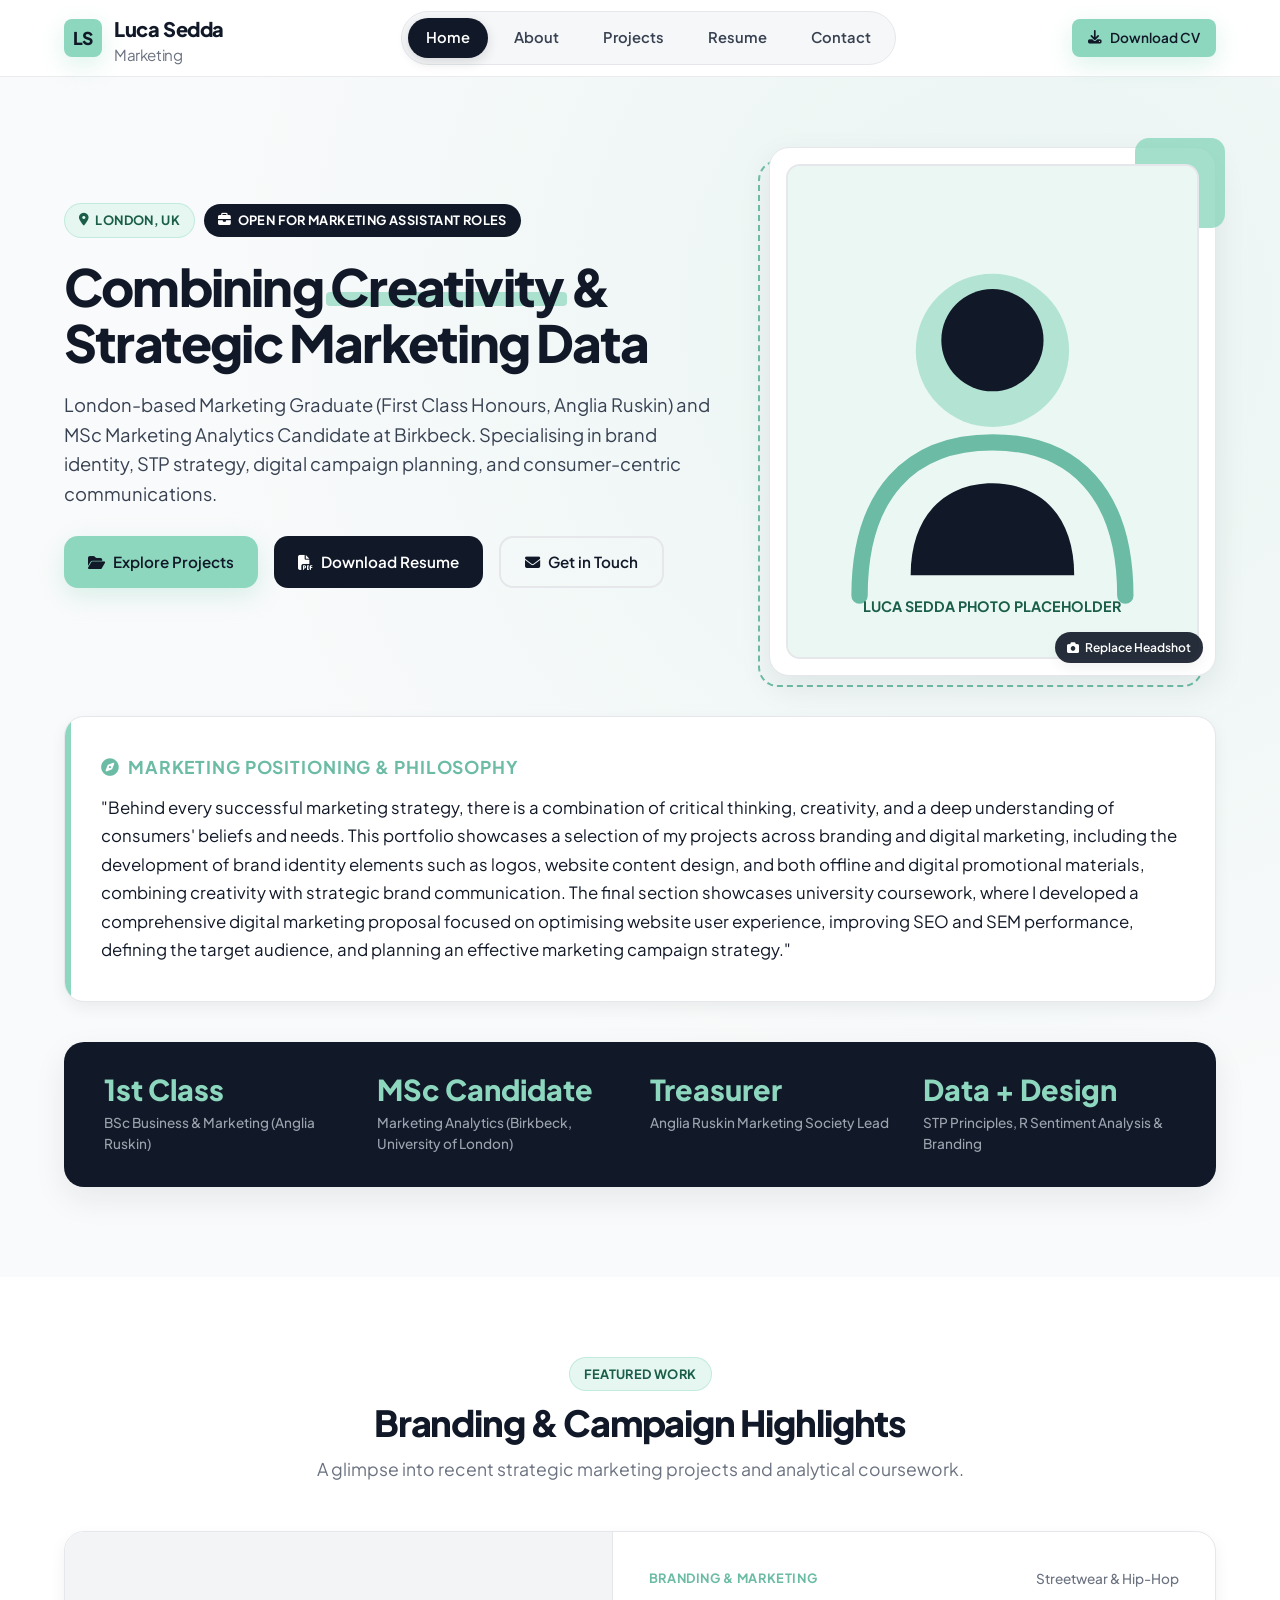
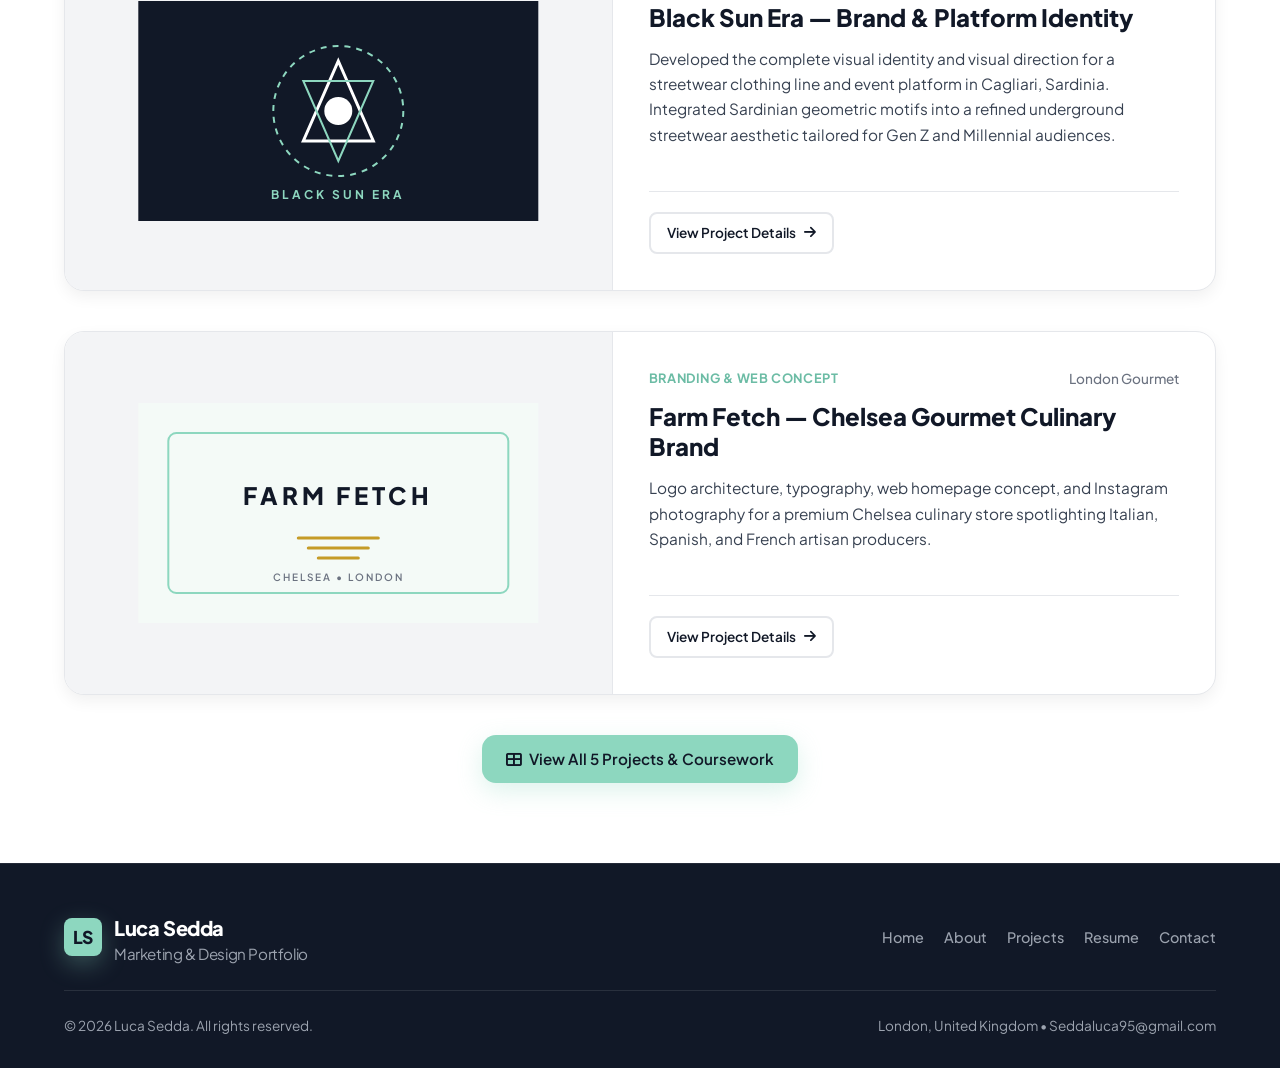
==== index.html @ 7196c17c "Initial commit: Luca Sedda Marketing Portfolio Website" ====
<!DOCTYPE html>
<html lang="en">
<head>
  <meta charset="UTF-8">
  <meta name="viewport" content="width=device-width, initial-scale=1.0">
  <title>Luca Sedda | Marketing Student</title>
  <meta name="description" content="Portfolio of Luca Sedda, a London-based marketing graduate and freelance graphic designer targeting Marketing Assistant and Junior Marketing roles.">
  <link rel="stylesheet" href="css/style.css">
  <link rel="stylesheet" href="https://cdnjs.cloudflare.com/ajax/libs/font-awesome/6.4.0/css/all.min.css">
</head>
<body>

  <!-- Sticky Header Navigation -->
  <header class="header">
    <div class="container header-container">
      <a href="index.html" class="logo">
        <div class="logo-badge">LS</div>
        <div class="logo-text">
          Luca Sedda
          <span>Marketing</span>
        </div>
      </a>

      <!-- Desktop Navigation Links -->
      <nav class="nav-desktop">
        <a href="index.html" class="nav-link active">Home</a>
        <a href="about.html" class="nav-link">About</a>
        <a href="projects.html" class="nav-link">Projects</a>
        <a href="resume.html" class="nav-link">Resume</a>
        <a href="contact.html" class="nav-link">Contact</a>
      </nav>

      <!-- Desktop Header CTA -->
      <div class="nav-cta">
        <a href="assets/Luca_Sedda_Marketing_CV.pdf" download class="btn btn-primary btn-sm">
          <i class="fas fa-download"></i> Download CV
        </a>
        <button class="mobile-toggle" aria-label="Toggle navigation">
          <i class="fas fa-bars fa-lg"></i>
        </button>
      </div>
    </div>

    <!-- Mobile Navigation Drawer -->
    <nav class="mobile-nav">
      <a href="index.html" class="nav-link active">Home</a>
      <a href="about.html" class="nav-link">About</a>
      <a href="projects.html" class="nav-link">Projects</a>
      <a href="resume.html" class="nav-link">Resume</a>
      <a href="contact.html" class="nav-link">Contact</a>
      <a href="assets/Luca_Sedda_Marketing_CV.pdf" download class="btn btn-primary btn-sm" style="margin-top: 10px;">
        <i class="fas fa-download"></i> Download CV
      </a>
    </nav>
  </header>

  <!-- Hero Section -->
  <section class="section section-hero">
    <div class="container">
      <div class="hero-grid">
        <div class="hero-content">
          <div class="hero-tag">
            <span class="badge"><i class="fas fa-map-marker-alt"></i> London, UK</span>
            <span class="badge badge-dark" style="margin-left: 6px;"><i class="fas fa-briefcase"></i> Open for Marketing Assistant Roles</span>
          </div>

          <h1 class="hero-title">
            Combining <span class="highlight">Creativity</span> & Strategic Marketing Data
          </h1>

          <p class="hero-lead">
            London-based Marketing Graduate (First Class Honours, Anglia Ruskin) and MSc Marketing Analytics Candidate at Birkbeck. Specialising in brand identity, STP strategy, digital campaign planning, and consumer-centric communications.
          </p>

          <div class="hero-actions">
            <a href="projects.html" class="btn btn-primary">
              <i class="fas fa-folder-open"></i> Explore Projects
            </a>
            <a href="assets/Luca_Sedda_Marketing_CV.pdf" download class="btn btn-dark">
              <i class="fas fa-file-pdf"></i> Download Resume
            </a>
            <a href="contact.html" class="btn btn-outline">
              <i class="fas fa-envelope"></i> Get in Touch
            </a>
          </div>
        </div>

        <!-- Headshot Image Placeholder with Upload Helper -->
        <div class="hero-media">
          <div class="headshot-wrapper">
            <div class="headshot-card">
              <div class="headshot-img-container">
                <svg id="headshotPlaceholder" width="100%" height="100%" viewBox="0 0 400 480" fill="none" xmlns="http://www.w3.org/2000/svg">
                  <rect width="400" height="480" fill="#EBF7F3"/>
                  <circle cx="200" cy="180" r="75" fill="#8DD7BF" opacity="0.6"/>
                  <path d="M70 420C70 320 120 270 200 270C280 270 330 320 330 420" stroke="#6CBCA5" stroke-width="16" stroke-linecap="round"/>
                  <circle cx="200" cy="170" r="50" fill="#111827"/>
                  <path d="M120 400C120 340 155 310 200 310C245 310 280 340 280 400" fill="#111827"/>
                  <text x="50%" y="90%" dominant-baseline="middle" text-anchor="middle" font-family="'Plus Jakarta Sans', sans-serif" font-size="14" font-weight="700" fill="#1A5E49">
                    LUCA SEDDA PHOTO PLACEHOLDER
                  </text>
                </svg>
                <img id="headshotImg" src="" alt="Luca Sedda Headshot" style="display: none;">
              </div>
              <label class="upload-overlay" for="headshotUpload">
                <i class="fas fa-camera"></i> Replace Headshot
              </label>
              <input type="file" id="headshotUpload" class="file-input-hidden" accept="image/*" data-target-img="headshotImg">
            </div>
          </div>
        </div>
      </div>

      <!-- Positioning Statement Box -->
      <div class="positioning-box">
        <div class="positioning-title">
          <i class="fas fa-compass"></i> Marketing Positioning & Philosophy
        </div>
        <p class="positioning-text">
          "Behind every successful marketing strategy, there is a combination of critical thinking, creativity, and a deep understanding of consumers' beliefs and needs. This portfolio showcases a selection of my projects across branding and digital marketing, including the development of brand identity elements such as logos, website content design, and both offline and digital promotional materials, combining creativity with strategic brand communication. The final section showcases university coursework, where I developed a comprehensive digital marketing proposal focused on optimising website user experience, improving SEO and SEM performance, defining the target audience, and planning an effective marketing campaign strategy."
        </p>
      </div>

      <!-- Stats Strip -->
      <div class="stats-strip">
        <div class="stat-item">
          <div class="stat-value">1st Class</div>
          <div class="stat-label">BSc Business & Marketing (Anglia Ruskin)</div>
        </div>
        <div class="stat-item">
          <div class="stat-value">MSc Candidate</div>
          <div class="stat-label">Marketing Analytics (Birkbeck, University of London)</div>
        </div>
        <div class="stat-item">
          <div class="stat-value">Treasurer</div>
          <div class="stat-label">Anglia Ruskin Marketing Society Lead</div>
        </div>
        <div class="stat-item">
          <div class="stat-value">Data + Design</div>
          <div class="stat-label">STP Principles, R Sentiment Analysis & Branding</div>
        </div>
      </div>
    </div>
  </section>

  <!-- Featured Work Preview Section -->
  <section class="section" style="background: white;">
    <div class="container">
      <div class="section-header text-center">
        <span class="badge">Featured Work</span>
        <h2 class="section-title" style="margin-top: 10px;">Branding & Campaign Highlights</h2>
        <p class="section-subtitle" style="margin: 10px auto 0 auto;">
          A glimpse into recent strategic marketing projects and analytical coursework.
        </p>
      </div>

      <div class="projects-grid">
        <!-- Project 1 Preview: Black Sun Era -->
        <div class="project-card" data-category="branding">
          <div class="project-media">
            <svg width="100%" height="220" viewBox="0 0 400 220" fill="none" xmlns="http://www.w3.org/2000/svg">
              <rect width="400" height="220" fill="#111827"/>
              <circle cx="200" cy="110" r="65" stroke="#8DD7BF" stroke-width="2" stroke-dasharray="6 6"/>
              <polygon points="200,60 235,140 165,140" fill="none" stroke="#FFFFFF" stroke-width="3"/>
              <polygon points="200,160 235,80 165,80" fill="none" stroke="#8DD7BF" stroke-width="2"/>
              <circle cx="200" cy="110" r="14" fill="#FFFFFF"/>
              <text x="50%" y="195" dominant-baseline="middle" text-anchor="middle" font-family="'Plus Jakarta Sans', sans-serif" font-size="12" font-weight="700" fill="#8DD7BF" letter-spacing="3">BLACK SUN ERA</text>
            </svg>
          </div>
          <div class="project-content">
            <div>
              <div class="project-header-meta">
                <span class="project-category">Branding & Marketing</span>
                <span class="project-year">Streetwear & Hip-Hop</span>
              </div>
              <h3 class="project-title">Black Sun Era — Brand & Platform Identity</h3>
              <p class="project-desc">
                Developed the complete visual identity and visual direction for a streetwear clothing line and event platform in Cagliari, Sardinia. Integrated Sardinian geometric motifs into a refined underground streetwear aesthetic tailored for Gen Z and Millennial audiences.
              </p>
            </div>
            <div class="project-actions">
              <a href="projects.html#black-sun-era" class="btn btn-outline btn-sm">
                View Project Details <i class="fas fa-arrow-right"></i>
              </a>
            </div>
          </div>
        </div>

        <!-- Project 2 Preview: Farm Fetch -->
        <div class="project-card" data-category="branding">
          <div class="project-media">
            <svg width="100%" height="220" viewBox="0 0 400 220" fill="none" xmlns="http://www.w3.org/2000/svg">
              <rect width="400" height="220" fill="#F4FAF7"/>
              <rect x="30" y="30" width="340" height="160" rx="8" stroke="#8DD7BF" stroke-width="2"/>
              <text x="50%" y="95" dominant-baseline="middle" text-anchor="middle" font-family="'Plus Jakarta Sans', sans-serif" font-size="24" font-weight="800" fill="#111827" letter-spacing="4">FARM FETCH</text>
              <path d="M160 135 H240 M170 145 H230 M180 155 H220" stroke="#C59B27" stroke-width="3" stroke-linecap="round"/>
              <text x="50%" y="175" dominant-baseline="middle" text-anchor="middle" font-family="'Plus Jakarta Sans', sans-serif" font-size="10" font-weight="600" fill="#6B7280" letter-spacing="2">CHELSEA • LONDON</text>
            </svg>
          </div>
          <div class="project-content">
            <div>
              <div class="project-header-meta">
                <span class="project-category">Branding & Web Concept</span>
                <span class="project-year">London Gourmet</span>
              </div>
              <h3 class="project-title">Farm Fetch — Chelsea Gourmet Culinary Brand</h3>
              <p class="project-desc">
                Logo architecture, typography, web homepage concept, and Instagram photography for a premium Chelsea culinary store spotlighting Italian, Spanish, and French artisan producers.
              </p>
            </div>
            <div class="project-actions">
              <a href="projects.html#farm-fetch" class="btn btn-outline btn-sm">
                View Project Details <i class="fas fa-arrow-right"></i>
              </a>
            </div>
          </div>
        </div>
      </div>

      <div style="text-align: center; margin-top: 40px;">
        <a href="projects.html" class="btn btn-primary">
          <i class="fas fa-th-large"></i> View All 5 Projects & Coursework
        </a>
      </div>
    </div>
  </section>

  <!-- Footer -->
  <footer class="footer">
    <div class="container">
      <div class="footer-container">
        <div class="logo">
          <div class="logo-badge">LS</div>
          <div class="logo-text" style="color: white;">
            Luca Sedda
            <span style="color: #9CA3AF;">Marketing & Design Portfolio</span>
          </div>
        </div>

        <nav class="footer-nav">
          <a href="index.html">Home</a>
          <a href="about.html">About</a>
          <a href="projects.html">Projects</a>
          <a href="resume.html">Resume</a>
          <a href="contact.html">Contact</a>
        </nav>
      </div>

      <div class="footer-bottom">
        <p>&copy; 2026 Luca Sedda. All rights reserved.</p>
        <p>London, United Kingdom • Seddaluca95@gmail.com</p>
      </div>
    </div>
  </footer>

  <script src="js/main.js"></script>
</body>
</html>
---- css/style.css ----
/* ==========================================
   Luca Sedda - Marketing & Design Portfolio
   Design System & CSS Styles
   Brand Color: #8DD7BF
   ========================================== */

@import url('https://fonts.googleapis.com/css2?family=Plus+Jakarta+Sans:ital,wght@0,300;0,400;0,500;0,600;0,700;0,800;1,400&family=Pinyon+Script&display=swap');

:root {
  /* Brand Palette */
  --color-primary: #8DD7BF;
  --color-primary-dark: #6CBCA5;
  --color-primary-light: #E6F7F2;
  --color-primary-glow: rgba(141, 215, 191, 0.25);
  
  /* Neutral Palette */
  --color-dark: #111827;
  --color-dark-muted: #1F2937;
  --color-gray-dark: #374151;
  --color-gray-medium: #6B7280;
  --color-gray-light: #9CA3AF;
  --color-bg-light: #F9FAFB;
  --color-bg-card: #FFFFFF;
  --color-border: #E5E7EB;
  --color-white: #FFFFFF;
  
  /* Fonts */
  --font-sans: 'Plus Jakarta Sans', -apple-system, BlinkMacSystemFont, sans-serif;
  --font-quote: 'Pinyon Script', cursive, Georgia, serif;
  
  /* Shadows & Radius */
  --radius-sm: 8px;
  --radius-md: 14px;
  --radius-lg: 20px;
  --radius-full: 9999px;
  
  --shadow-sm: 0 2px 4px rgba(0, 0, 0, 0.04);
  --shadow-md: 0 6px 16px rgba(0, 0, 0, 0.06);
  --shadow-lg: 0 12px 32px rgba(17, 24, 39, 0.08);
  --shadow-mint: 0 8px 24px rgba(141, 215, 191, 0.3);
  
  --transition: all 0.25s cubic-bezier(0.16, 1, 0.3, 1);
}

/* Reset & Base */
*, *::before, *::after {
  box-sizing: border-box;
  margin: 0;
  padding: 0;
}

html {
  scroll-behavior: smooth;
  font-size: 16px;
}

body {
  font-family: var(--font-sans);
  background-color: var(--color-bg-light);
  color: var(--color-dark);
  line-height: 1.6;
  -webkit-font-smoothing: antialiased;
  display: flex;
  flex-direction: column;
  min-height: 100vh;
}

a {
  color: inherit;
  text-decoration: none;
}

img {
  max-width: 100%;
  height: auto;
  display: block;
}

ul {
  list-style: none;
}

button, input, textarea, select {
  font-family: inherit;
}

/* Container */
.container {
  width: 100%;
  max-width: 1200px;
  margin: 0 auto;
  padding: 0 24px;
}

.container-narrow {
  max-width: 860px;
}

/* Header & Sticky Navigation */
.header {
  position: sticky;
  top: 0;
  z-index: 1000;
  background: rgba(255, 255, 255, 0.88);
  backdrop-filter: blur(16px);
  -webkit-backdrop-filter: blur(16px);
  border-bottom: 1px solid rgba(229, 231, 235, 0.8);
  transition: var(--transition);
}

.header-container {
  display: flex;
  align-items: center;
  justify-content: space-between;
  height: 76px;
}

.logo {
  display: flex;
  align-items: center;
  gap: 12px;
  font-weight: 800;
  font-size: 1.25rem;
  letter-spacing: -0.02em;
  color: var(--color-dark);
}

.logo-badge {
  width: 38px;
  height: 38px;
  background-color: var(--color-primary);
  color: var(--color-dark);
  border-radius: var(--radius-sm);
  display: flex;
  align-items: center;
  justify-content: center;
  font-weight: 800;
  font-size: 1.1rem;
  box-shadow: var(--shadow-mint);
}

.logo-text span {
  color: var(--color-gray-medium);
  font-weight: 400;
  font-size: 0.95rem;
  display: block;
  line-height: 1;
  margin-top: 2px;
}

.nav-desktop {
  display: flex;
  align-items: center;
  gap: 8px;
  background-color: rgba(243, 244, 246, 0.7);
  padding: 6px;
  border-radius: var(--radius-full);
  border: 1px solid var(--color-border);
}

.nav-link {
  padding: 8px 18px;
  font-size: 0.92rem;
  font-weight: 600;
  color: var(--color-gray-dark);
  border-radius: var(--radius-full);
  transition: var(--transition);
}

.nav-link:hover {
  color: var(--color-dark);
  background-color: rgba(255, 255, 255, 0.6);
}

.nav-link.active {
  background-color: var(--color-dark);
  color: var(--color-white);
  box-shadow: 0 4px 12px rgba(17, 24, 39, 0.15);
}

.nav-cta {
  display: flex;
  align-items: center;
  gap: 12px;
}

/* Mobile Hamburger Toggle */
.mobile-toggle {
  display: none;
  background: none;
  border: none;
  cursor: pointer;
  padding: 8px;
  color: var(--color-dark);
}

.mobile-nav {
  display: none;
  position: fixed;
  top: 76px;
  left: 0;
  width: 100%;
  background: white;
  border-bottom: 1px solid var(--color-border);
  padding: 20px 24px;
  box-shadow: var(--shadow-lg);
  flex-direction: column;
  gap: 12px;
  z-index: 999;
}

.mobile-nav.open {
  display: flex;
}

.mobile-nav .nav-link {
  padding: 12px 16px;
  width: 100%;
  text-align: left;
  border-radius: var(--radius-sm);
}

/* Buttons & Badges */
.btn {
  display: inline-flex;
  align-items: center;
  justify-content: center;
  gap: 8px;
  padding: 12px 24px;
  font-weight: 600;
  font-size: 0.95rem;
  border-radius: var(--radius-md);
  transition: var(--transition);
  cursor: pointer;
  border: none;
  outline: none;
  white-space: nowrap;
}

.btn-primary {
  background-color: var(--color-primary);
  color: var(--color-dark);
  box-shadow: var(--shadow-mint);
}

.btn-primary:hover {
  background-color: var(--color-primary-dark);
  transform: translateY(-2px);
  box-shadow: 0 10px 24px rgba(108, 188, 165, 0.4);
}

.btn-dark {
  background-color: var(--color-dark);
  color: var(--color-white);
}

.btn-dark:hover {
  background-color: var(--color-dark-muted);
  transform: translateY(-2px);
  box-shadow: 0 10px 24px rgba(17, 24, 39, 0.2);
}

.btn-outline {
  background-color: transparent;
  color: var(--color-dark);
  border: 2px solid var(--color-border);
}

.btn-outline:hover {
  border-color: var(--color-dark);
  background-color: rgba(17, 24, 39, 0.03);
}

.btn-sm {
  padding: 8px 16px;
  font-size: 0.85rem;
  border-radius: var(--radius-sm);
}

.badge {
  display: inline-flex;
  align-items: center;
  gap: 6px;
  padding: 6px 14px;
  background-color: var(--color-primary-light);
  color: #1A5E49;
  font-weight: 700;
  font-size: 0.8rem;
  letter-spacing: 0.03em;
  text-transform: uppercase;
  border-radius: var(--radius-full);
  border: 1px solid rgba(141, 215, 191, 0.4);
}

.badge-dark {
  background-color: var(--color-dark);
  color: var(--color-white);
  border: none;
}

/* Sections */
.section {
  padding: 80px 0;
}

.section-hero {
  padding: 70px 0 90px 0;
  background: radial-gradient(circle at 80% 20%, rgba(141, 215, 191, 0.15) 0%, rgba(249, 250, 251, 0) 60%);
}

.section-header {
  margin-bottom: 48px;
}

.section-header.text-center {
  text-align: center;
}

.section-title {
  font-size: 2.25rem;
  font-weight: 800;
  letter-spacing: -0.03em;
  color: var(--color-dark);
  line-height: 1.2;
}

.section-subtitle {
  margin-top: 12px;
  font-size: 1.1rem;
  color: var(--color-gray-medium);
  max-width: 680px;
}

/* Hero Component */
.hero-grid {
  display: grid;
  grid-template-columns: 1.25fr 0.85fr;
  gap: 48px;
  align-items: center;
}

.hero-tag {
  margin-bottom: 20px;
}

.hero-title {
  font-size: 3.2rem;
  font-weight: 800;
  line-height: 1.1;
  letter-spacing: -0.035em;
  color: var(--color-dark);
  margin-bottom: 20px;
}

.hero-title span.highlight {
  position: relative;
  display: inline-block;
  z-index: 1;
}

.hero-title span.highlight::after {
  content: '';
  position: absolute;
  bottom: 8px;
  left: -4px;
  right: -4px;
  height: 14px;
  background-color: var(--color-primary);
  opacity: 0.7;
  z-index: -1;
  border-radius: 4px;
}

.hero-lead {
  font-size: 1.15rem;
  color: var(--color-gray-dark);
  margin-bottom: 28px;
  line-height: 1.6;
}

.hero-actions {
  display: flex;
  flex-wrap: wrap;
  gap: 16px;
  margin-bottom: 32px;
}

/* Headshot Container with Upload Capability */
.headshot-wrapper {
  position: relative;
}

.headshot-card {
  position: relative;
  background: white;
  padding: 16px;
  border-radius: var(--radius-lg);
  box-shadow: var(--shadow-lg);
  border: 1px solid var(--color-border);
}

.headshot-card::before {
  content: '';
  position: absolute;
  top: -10px;
  right: -10px;
  width: 90px;
  height: 90px;
  background: var(--color-primary);
  border-radius: var(--radius-md);
  z-index: 0;
  opacity: 0.8;
}

.headshot-card::after {
  content: '';
  position: absolute;
  bottom: -12px;
  left: -12px;
  width: 100%;
  height: 100%;
  border: 2px dashed var(--color-primary-dark);
  border-radius: var(--radius-lg);
  z-index: -1;
}

.headshot-img-container {
  position: relative;
  z-index: 1;
  width: 100%;
  aspect-ratio: 4/4.8;
  border-radius: var(--radius-md);
  overflow: hidden;
  background: #EBF7F3;
  display: flex;
  flex-direction: column;
  align-items: center;
  justify-content: center;
  border: 2px solid var(--color-border);
}

.headshot-img-container img {
  width: 100%;
  height: 100%;
  object-fit: cover;
}

.upload-overlay {
  position: absolute;
  bottom: 12px;
  right: 12px;
  z-index: 10;
  background: var(--color-dark);
  color: var(--color-white);
  padding: 6px 12px;
  border-radius: var(--radius-full);
  font-size: 0.75rem;
  font-weight: 600;
  cursor: pointer;
  display: flex;
  align-items: center;
  gap: 6px;
  box-shadow: var(--shadow-md);
  transition: var(--transition);
  opacity: 0.9;
}

.upload-overlay:hover {
  opacity: 1;
  transform: scale(1.04);
  background: var(--color-primary);
  color: var(--color-dark);
}

.file-input-hidden {
  display: none;
}

/* Positioning Statement Component */
.positioning-box {
  background: var(--color-white);
  border-radius: var(--radius-lg);
  padding: 36px;
  border: 1px solid var(--color-border);
  box-shadow: var(--shadow-md);
  position: relative;
  overflow: hidden;
  margin-top: 40px;
}

.positioning-box::before {
  content: '';
  position: absolute;
  top: 0;
  left: 0;
  width: 6px;
  height: 100%;
  background: var(--color-primary);
}

.positioning-title {
  font-size: 1.1rem;
  font-weight: 700;
  text-transform: uppercase;
  letter-spacing: 0.05em;
  color: var(--color-primary-dark);
  margin-bottom: 12px;
  display: flex;
  align-items: center;
  gap: 8px;
}

.positioning-text {
  font-size: 1.05rem;
  color: var(--color-dark);
  line-height: 1.7;
}

/* Stats Highlights Strip */
.stats-strip {
  display: grid;
  grid-template-columns: repeat(4, 1fr);
  gap: 20px;
  background: var(--color-dark);
  color: var(--color-white);
  border-radius: var(--radius-lg);
  padding: 32px 40px;
  box-shadow: var(--shadow-lg);
  margin-top: 40px;
}

.stat-item {
  display: flex;
  flex-direction: column;
}

.stat-value {
  font-size: 1.8rem;
  font-weight: 800;
  color: var(--color-primary);
  line-height: 1.1;
}

.stat-label {
  font-size: 0.85rem;
  color: var(--color-gray-light);
  margin-top: 6px;
  font-weight: 500;
}

/* Project Cards & Grids */
.filter-bar {
  display: flex;
  align-items: center;
  justify-content: center;
  gap: 12px;
  margin-bottom: 40px;
  flex-wrap: wrap;
}

.filter-btn {
  padding: 10px 22px;
  border-radius: var(--radius-full);
  background: white;
  border: 1px solid var(--color-border);
  color: var(--color-gray-dark);
  font-weight: 600;
  font-size: 0.9rem;
  cursor: pointer;
  transition: var(--transition);
}

.filter-btn:hover {
  border-color: var(--color-dark);
  color: var(--color-dark);
}

.filter-btn.active {
  background: var(--color-dark);
  color: var(--color-white);
  border-color: var(--color-dark);
  box-shadow: var(--shadow-md);
}

.projects-grid {
  display: grid;
  grid-template-columns: repeat(1, 1fr);
  gap: 40px;
}

.project-card {
  background: var(--color-white);
  border-radius: var(--radius-lg);
  border: 1px solid var(--color-border);
  overflow: hidden;
  box-shadow: var(--shadow-md);
  transition: var(--transition);
  display: grid;
  grid-template-columns: 1fr 1.1fr;
}

.project-card:hover {
  transform: translateY(-4px);
  box-shadow: var(--shadow-lg);
  border-color: rgba(141, 215, 191, 0.6);
}

.project-card.coursework-card {
  grid-template-columns: 0.9fr 1.1fr;
}

.project-media {
  background: #F3F4F6;
  position: relative;
  display: flex;
  flex-direction: column;
  align-items: center;
  justify-content: center;
  min-height: 320px;
  border-right: 1px solid var(--color-border);
  overflow: hidden;
}

.project-gallery-grid {
  display: grid;
  grid-template-columns: 1fr 1fr;
  grid-template-rows: 1fr 1fr;
  gap: 8px;
  padding: 16px;
  width: 100%;
  height: 100%;
}

.gallery-item {
  position: relative;
  border-radius: var(--radius-sm);
  overflow: hidden;
  background: #E5E7EB;
  border: 1px solid rgba(0,0,0,0.05);
}

.gallery-item img {
  width: 100%;
  height: 100%;
  object-fit: cover;
  transition: var(--transition);
}

.gallery-item:hover img {
  transform: scale(1.05);
}

.project-content {
  padding: 36px;
  display: flex;
  flex-direction: column;
  justify-content: space-between;
}

.project-header-meta {
  display: flex;
  align-items: center;
  justify-content: space-between;
  margin-bottom: 12px;
}

.project-category {
  font-size: 0.8rem;
  font-weight: 700;
  text-transform: uppercase;
  letter-spacing: 0.05em;
  color: var(--color-primary-dark);
}

.project-year {
  font-size: 0.85rem;
  color: var(--color-gray-medium);
  font-weight: 500;
}

.project-title {
  font-size: 1.5rem;
  font-weight: 800;
  color: var(--color-dark);
  margin-bottom: 14px;
  line-height: 1.25;
}

.project-desc {
  font-size: 0.96rem;
  color: var(--color-gray-dark);
  line-height: 1.65;
  margin-bottom: 20px;
}

.project-section-subtitle {
  font-size: 0.9rem;
  font-weight: 700;
  color: var(--color-dark);
  text-transform: uppercase;
  letter-spacing: 0.04em;
  margin: 16px 0 6px 0;
}

/* Farm Fetch Special Handwriting Quote Styling */
.farm-fetch-quote-box {
  background: #F4FAF7;
  border-left: 4px solid var(--color-primary);
  padding: 24px 28px;
  border-radius: 0 var(--radius-md) var(--radius-md) 0;
  margin: 20px 0;
}

.farm-fetch-quote {
  font-family: var(--font-quote);
  font-size: 2.1rem;
  line-height: 1.25;
  color: #164E3D;
  font-weight: 400;
}

.farm-fetch-explanation {
  font-family: var(--font-sans);
  font-size: 0.95rem;
  color: var(--color-gray-dark);
  line-height: 1.6;
  margin-top: 14px;
}

.project-tags {
  display: flex;
  flex-wrap: wrap;
  gap: 8px;
  margin-top: 20px;
}

.tag {
  padding: 4px 12px;
  background: #F3F4F6;
  border: 1px solid var(--color-border);
  border-radius: var(--radius-full);
  font-size: 0.78rem;
  font-weight: 600;
  color: var(--color-gray-dark);
}

.project-actions {
  margin-top: 24px;
  padding-top: 20px;
  border-top: 1px solid var(--color-border);
  display: flex;
  align-items: center;
  gap: 12px;
}

/* Coursework Highlights Grid */
.coursework-highlights {
  display: grid;
  grid-template-columns: repeat(2, 1fr);
  gap: 12px;
  margin: 16px 0;
  background: var(--color-bg-light);
  padding: 16px;
  border-radius: var(--radius-md);
  border: 1px solid var(--color-border);
}

.cw-stat-title {
  font-size: 0.75rem;
  text-transform: uppercase;
  font-weight: 700;
  color: var(--color-gray-medium);
}

.cw-stat-desc {
  font-size: 0.88rem;
  font-weight: 600;
  color: var(--color-dark);
  margin-top: 2px;
}

/* About Page Components */
.about-grid {
  display: grid;
  grid-template-columns: 0.8fr 1.2fr;
  gap: 50px;
  align-items: start;
}

.about-bio-text {
  font-size: 1.05rem;
  color: var(--color-gray-dark);
  line-height: 1.75;
  margin-bottom: 20px;
}

.skills-grid {
  display: grid;
  grid-template-columns: repeat(2, 1fr);
  gap: 24px;
  margin-top: 36px;
}

.skill-card {
  background: white;
  padding: 24px;
  border-radius: var(--radius-md);
  border: 1px solid var(--color-border);
  box-shadow: var(--shadow-sm);
}

.skill-icon {
  width: 44px;
  height: 44px;
  border-radius: var(--radius-sm);
  background: var(--color-primary-light);
  color: #1A5E49;
  display: flex;
  align-items: center;
  justify-content: center;
  font-size: 1.2rem;
  margin-bottom: 14px;
}

.skill-title {
  font-size: 1.1rem;
  font-weight: 700;
  color: var(--color-dark);
  margin-bottom: 8px;
}

.skill-desc {
  font-size: 0.88rem;
  color: var(--color-gray-medium);
  line-height: 1.5;
}

/* Education Timeline */
.timeline {
  position: relative;
  margin-top: 36px;
  padding-left: 28px;
}

.timeline::before {
  content: '';
  position: absolute;
  top: 0;
  left: 8px;
  width: 2px;
  height: 100%;
  background: var(--color-border);
}

.timeline-item {
  position: relative;
  margin-bottom: 32px;
}

.timeline-item::before {
  content: '';
  position: absolute;
  top: 6px;
  left: -28px;
  width: 14px;
  height: 14px;
  border-radius: 50%;
  background: var(--color-primary);
  border: 3px solid white;
  box-shadow: 0 0 0 2px var(--color-primary-dark);
}

.timeline-date {
  font-size: 0.82rem;
  font-weight: 700;
  color: var(--color-primary-dark);
  text-transform: uppercase;
  margin-bottom: 4px;
}

.timeline-title {
  font-size: 1.15rem;
  font-weight: 800;
  color: var(--color-dark);
}

.timeline-sub {
  font-size: 0.95rem;
  font-weight: 600;
  color: var(--color-gray-dark);
  margin-bottom: 8px;
}

.timeline-desc {
  font-size: 0.9rem;
  color: var(--color-gray-medium);
}

/* Resume Page Components */
.resume-banner {
  background: var(--color-dark);
  color: white;
  border-radius: var(--radius-lg);
  padding: 40px;
  display: flex;
  align-items: center;
  justify-content: space-between;
  margin-bottom: 48px;
  box-shadow: var(--shadow-lg);
  position: relative;
  overflow: hidden;
}

.resume-banner::after {
  content: '';
  position: absolute;
  right: -40px;
  bottom: -40px;
  width: 200px;
  height: 200px;
  background: var(--color-primary);
  opacity: 0.15;
  border-radius: 50%;
}

.resume-header-info h1 {
  font-size: 2rem;
  font-weight: 800;
}

.resume-header-info p {
  color: var(--color-gray-light);
  margin-top: 6px;
  font-size: 1.05rem;
}

.resume-paper {
  background: white;
  border-radius: var(--radius-lg);
  border: 1px solid var(--color-border);
  padding: 50px;
  box-shadow: var(--shadow-md);
}

.resume-section {
  margin-bottom: 36px;
}

.resume-section-title {
  font-size: 1.15rem;
  font-weight: 800;
  text-transform: uppercase;
  letter-spacing: 0.06em;
  color: var(--color-dark);
  padding-bottom: 8px;
  border-bottom: 2px solid var(--color-primary);
  margin-bottom: 20px;
}

.resume-job {
  margin-bottom: 24px;
}

.resume-job-header {
  display: flex;
  justify-content: space-between;
  align-items: baseline;
  margin-bottom: 4px;
}

.resume-job-title {
  font-size: 1.1rem;
  font-weight: 700;
  color: var(--color-dark);
}

.resume-job-date {
  font-size: 0.85rem;
  font-weight: 600;
  color: var(--color-gray-medium);
}

.resume-job-company {
  font-size: 0.95rem;
  font-weight: 600;
  color: var(--color-primary-dark);
  margin-bottom: 8px;
}

.resume-bullets {
  list-style: disc;
  padding-left: 20px;
}

.resume-bullets li {
  font-size: 0.92rem;
  color: var(--color-gray-dark);
  margin-bottom: 6px;
  line-height: 1.55;
}

/* Contact Page Components */
.contact-grid {
  display: grid;
  grid-template-columns: 0.9fr 1.1fr;
  gap: 48px;
}

.contact-card {
  background: white;
  padding: 36px;
  border-radius: var(--radius-lg);
  border: 1px solid var(--color-border);
  box-shadow: var(--shadow-md);
}

.contact-info-list {
  display: flex;
  flex-direction: column;
  gap: 24px;
  margin-top: 28px;
}

.contact-info-item {
  display: flex;
  align-items: center;
  gap: 16px;
}

.contact-icon {
  width: 48px;
  height: 48px;
  border-radius: var(--radius-md);
  background: var(--color-primary-light);
  color: #1A5E49;
  display: flex;
  align-items: center;
  justify-content: center;
  font-size: 1.25rem;
  flex-shrink: 0;
}

.contact-detail-title {
  font-size: 0.8rem;
  text-transform: uppercase;
  font-weight: 700;
  color: var(--color-gray-medium);
  letter-spacing: 0.04em;
}

.contact-detail-value {
  font-size: 1.05rem;
  font-weight: 700;
  color: var(--color-dark);
  margin-top: 2px;
}

.contact-detail-value a {
  transition: var(--transition);
}

.contact-detail-value a:hover {
  color: var(--color-primary-dark);
  text-decoration: underline;
}

.form-group {
  margin-bottom: 20px;
}

.form-label {
  display: block;
  font-size: 0.88rem;
  font-weight: 600;
  color: var(--color-dark);
  margin-bottom: 6px;
}

.form-control {
  width: 100%;
  padding: 12px 16px;
  border-radius: var(--radius-md);
  border: 1px solid var(--color-border);
  background: var(--color-bg-light);
  font-size: 0.95rem;
  color: var(--color-dark);
  transition: var(--transition);
}

.form-control:focus {
  outline: none;
  border-color: var(--color-primary-dark);
  background: white;
  box-shadow: 0 0 0 3px var(--color-primary-glow);
}

textarea.form-control {
  resize: vertical;
  min-height: 130px;
}

/* Footer */
.footer {
  margin-top: auto;
  background: var(--color-dark);
  color: var(--color-white);
  padding: 48px 0 32px 0;
  border-top: 1px solid rgba(255, 255, 255, 0.08);
}

.footer-container {
  display: flex;
  align-items: center;
  justify-content: space-between;
  flex-wrap: wrap;
  gap: 20px;
  padding-bottom: 28px;
  border-bottom: 1px solid rgba(255, 255, 255, 0.1);
}

.footer-nav {
  display: flex;
  gap: 20px;
}

.footer-nav a {
  color: var(--color-gray-light);
  font-size: 0.9rem;
  font-weight: 500;
  transition: var(--transition);
}

.footer-nav a:hover {
  color: var(--color-primary);
}

.footer-bottom {
  display: flex;
  align-items: center;
  justify-content: space-between;
  margin-top: 24px;
  font-size: 0.85rem;
  color: var(--color-gray-light);
}

/* Toast Notifications */
.toast-container {
  position: fixed;
  bottom: 24px;
  right: 24px;
  z-index: 2000;
}

.toast {
  background: var(--color-dark);
  color: white;
  padding: 14px 22px;
  border-radius: var(--radius-md);
  box-shadow: var(--shadow-lg);
  display: flex;
  align-items: center;
  gap: 12px;
  font-size: 0.9rem;
  font-weight: 600;
  border-left: 4px solid var(--color-primary);
  animation: slideUp 0.3s ease-out forwards;
}

@keyframes slideUp {
  from {
    transform: translateY(20px);
    opacity: 0;
  }
  to {
    transform: translateY(0);
    opacity: 1;
  }
}

/* Image Upload Modal Helper */
.modal-backdrop {
  position: fixed;
  top: 0;
  left: 0;
  width: 100vw;
  height: 100vh;
  background: rgba(17, 24, 39, 0.6);
  backdrop-filter: blur(4px);
  z-index: 3000;
  display: flex;
  align-items: center;
  justify-content: center;
  padding: 20px;
  opacity: 0;
  pointer-events: none;
  transition: var(--transition);
}

.modal-backdrop.open {
  opacity: 1;
  pointer-events: auto;
}

.modal-card {
  background: white;
  border-radius: var(--radius-lg);
  max-width: 480px;
  width: 100%;
  padding: 32px;
  box-shadow: var(--shadow-lg);
  border: 1px solid var(--color-border);
}

.modal-header {
  display: flex;
  align-items: center;
  justify-content: space-between;
  margin-bottom: 16px;
}

.modal-title {
  font-size: 1.25rem;
  font-weight: 800;
  color: var(--color-dark);
}

.modal-close {
  background: none;
  border: none;
  font-size: 1.5rem;
  cursor: pointer;
  color: var(--color-gray-medium);
}

/* Responsive Media Queries */
@media (max-width: 1024px) {
  .hero-grid, .about-grid, .contact-grid {
    grid-template-columns: 1fr;
    gap: 40px;
  }
  
  .project-card, .project-card.coursework-card {
    grid-template-columns: 1fr;
  }
  
  .project-media {
    min-height: 240px;
    border-right: none;
    border-bottom: 1px solid var(--color-border);
  }
  
  .stats-strip {
    grid-template-columns: repeat(2, 1fr);
    gap: 24px;
  }
}

@media (max-width: 768px) {
  .nav-desktop {
    display: none;
  }
  
  .mobile-toggle {
    display: block;
  }
  
  .hero-title {
    font-size: 2.3rem;
  }
  
  .skills-grid {
    grid-template-columns: 1fr;
  }
  
  .stats-strip {
    grid-template-columns: 1fr;
    padding: 24px;
  }
  
  .resume-banner {
    flex-direction: column;
    align-items: flex-start;
    gap: 20px;
  }
  
  .resume-paper {
    padding: 24px;
  }
}
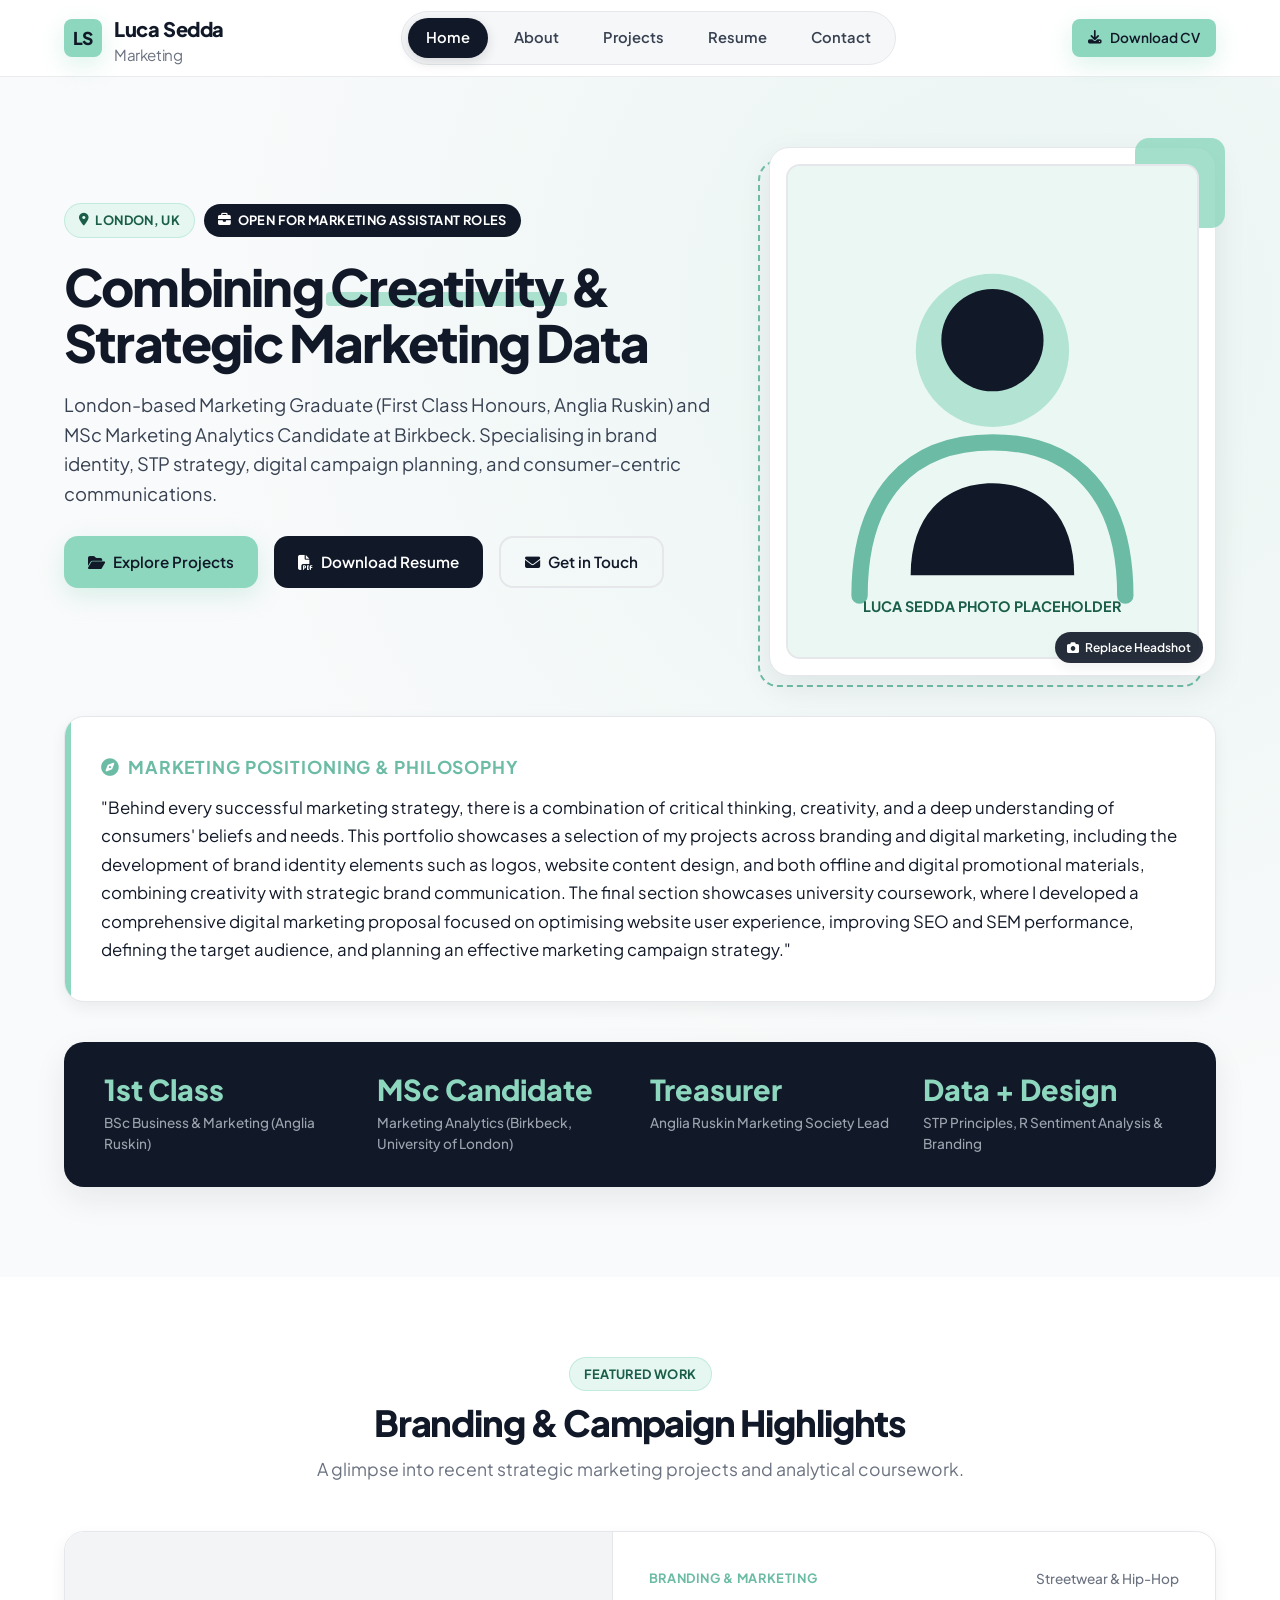
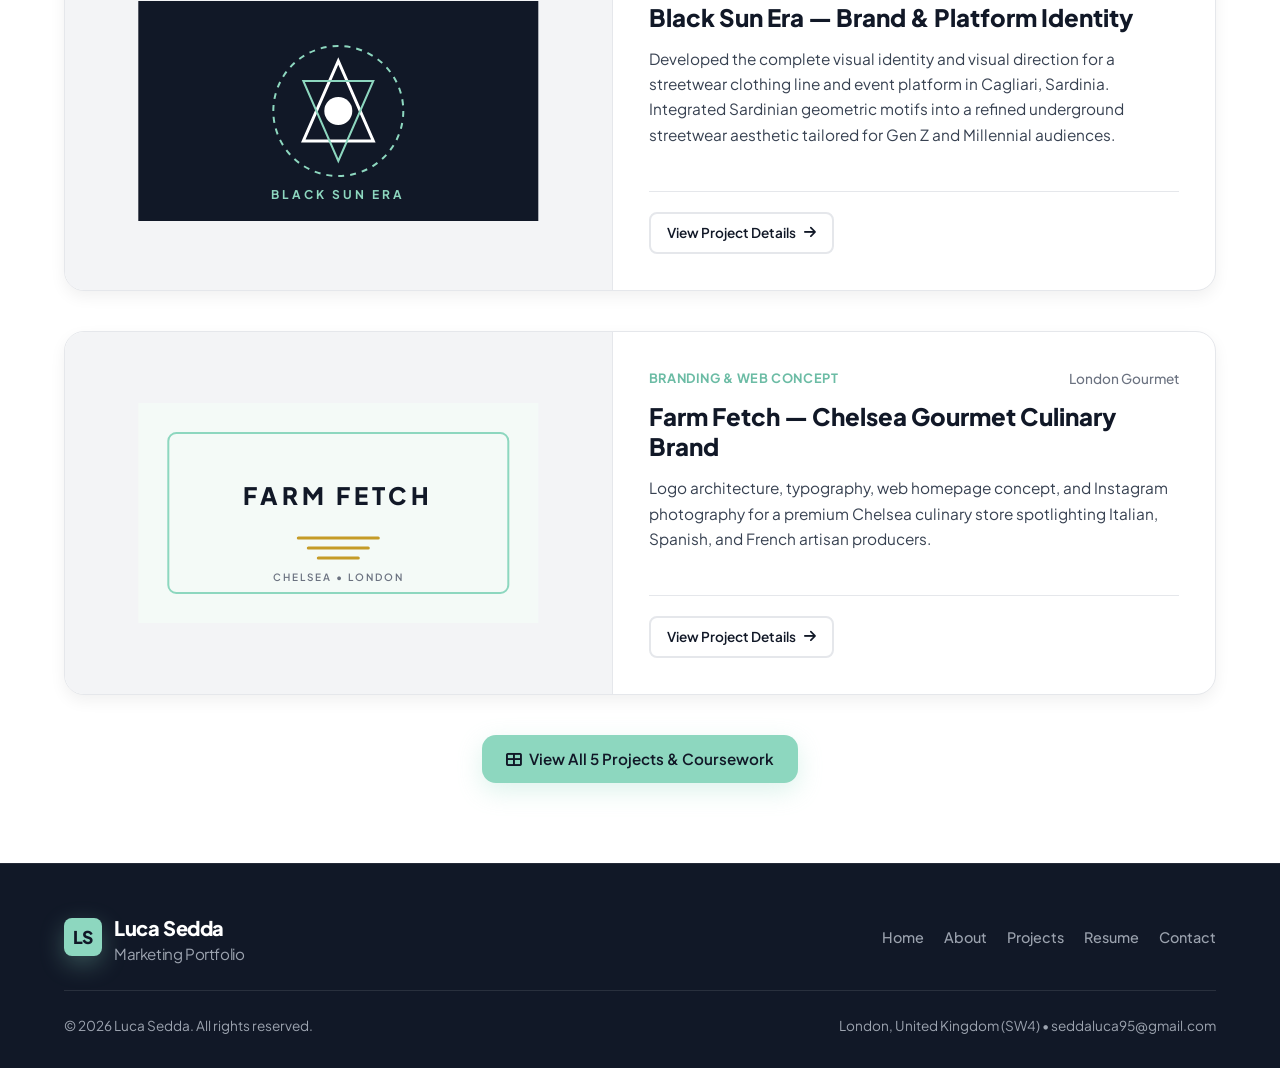
==== commit af25cdf5: "Audit and unify header/footer subtitles across all pages" ====
--- a/index.html
+++ b/index.html
@@ -4,6 +4,16 @@
   <meta charset="UTF-8">
   <meta name="viewport" content="width=device-width, initial-scale=1.0">
   <title>Luca Sedda | Marketing Student</title>
+  <meta name="google-site-verification" content="google92df7456bd73039b">
+  <!-- Google tag (gtag.js) -->
+  <script async src="https://www.googletagmanager.com/gtag/js?id=G-ZVYPWKD259"></script>
+  <script>
+    window.dataLayer = window.dataLayer || [];
+    function gtag(){dataLayer.push(arguments);}
+    gtag('js', new Date());
+
+    gtag('config', 'G-ZVYPWKD259');
+  </script>
   <meta name="description" content="Portfolio of Luca Sedda, a London-based marketing graduate and freelance graphic designer targeting Marketing Assistant and Junior Marketing roles.">
   <link rel="stylesheet" href="css/style.css">
   <link rel="stylesheet" href="https://cdnjs.cloudflare.com/ajax/libs/font-awesome/6.4.0/css/all.min.css">
@@ -233,7 +243,7 @@
           <div class="logo-badge">LS</div>
           <div class="logo-text" style="color: white;">
             Luca Sedda
-            <span style="color: #9CA3AF;">Marketing & Design Portfolio</span>
+            <span style="color: #9CA3AF;">Marketing Portfolio</span>
           </div>
         </div>
 
@@ -248,7 +258,7 @@
 
       <div class="footer-bottom">
         <p>&copy; 2026 Luca Sedda. All rights reserved.</p>
-        <p>London, United Kingdom • Seddaluca95@gmail.com</p>
+        <p>London, United Kingdom (SW4) • seddaluca95@gmail.com</p>
       </div>
     </div>
   </footer>
